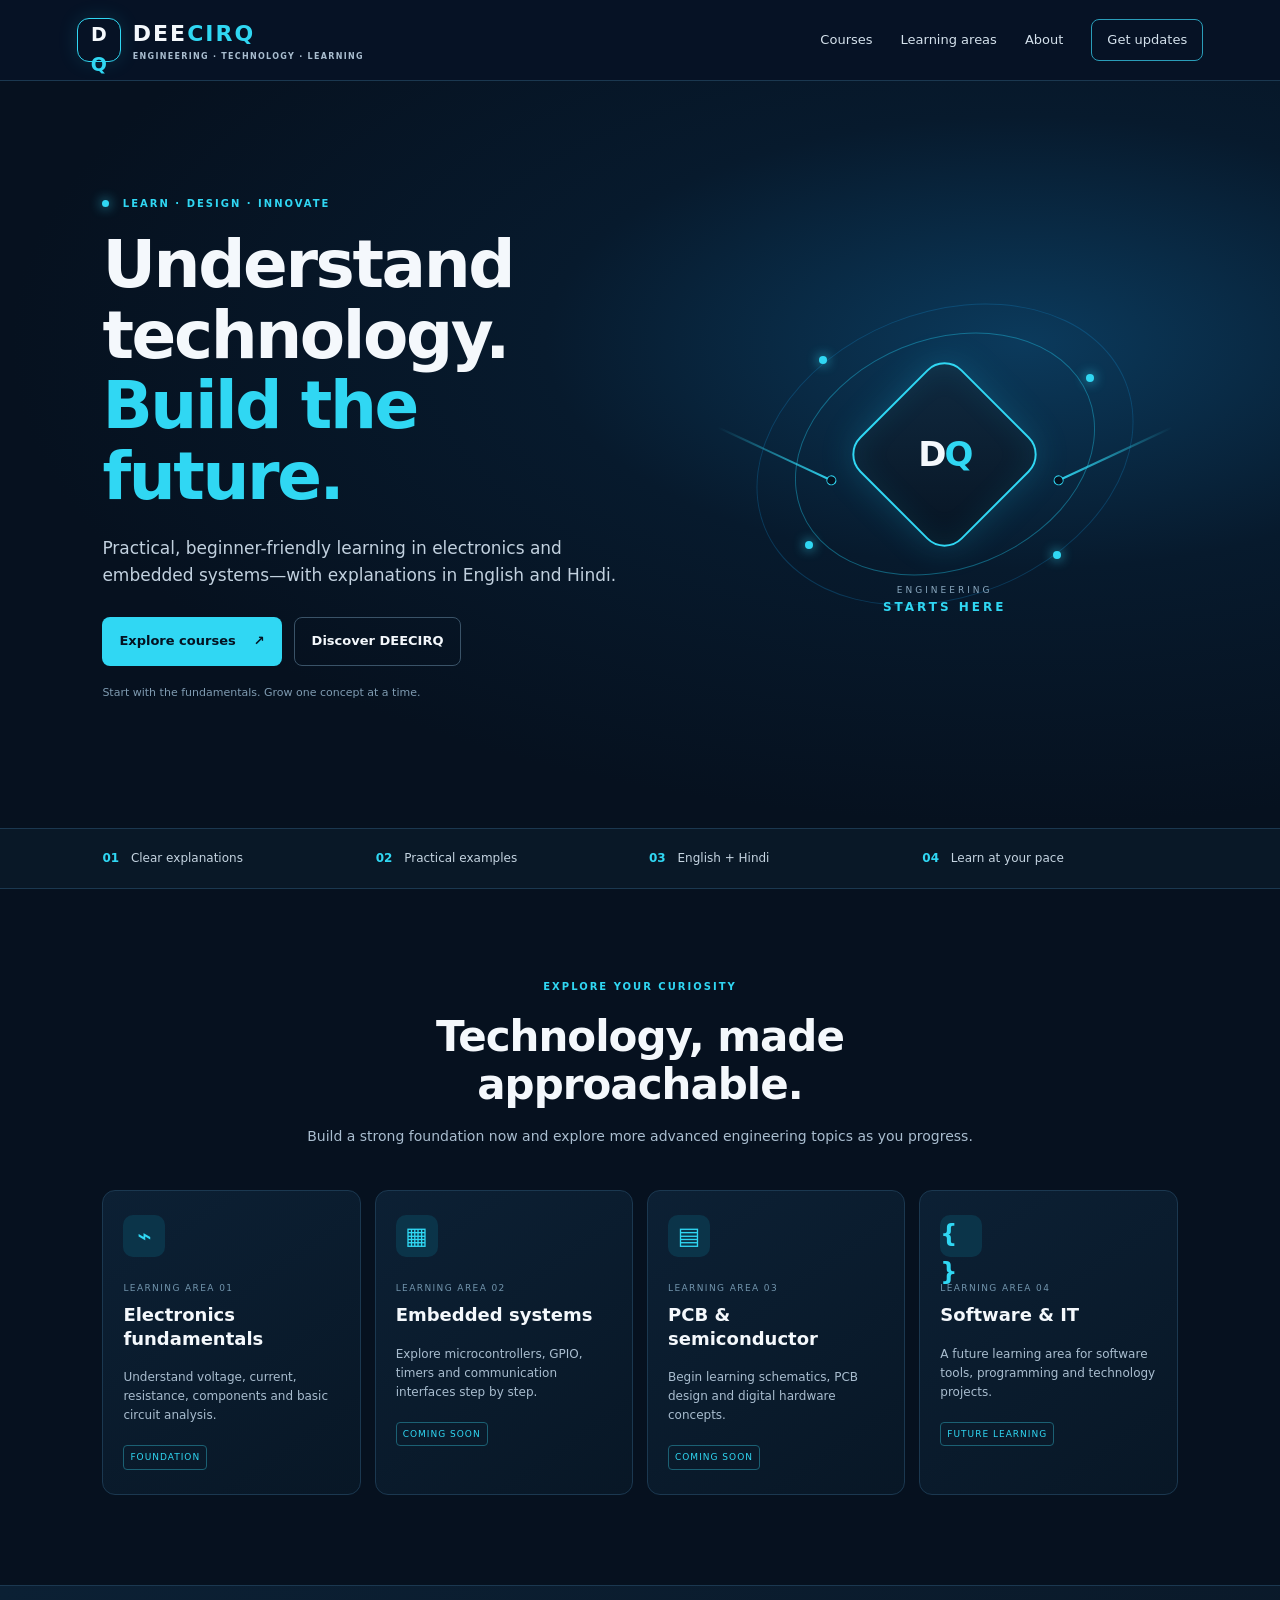
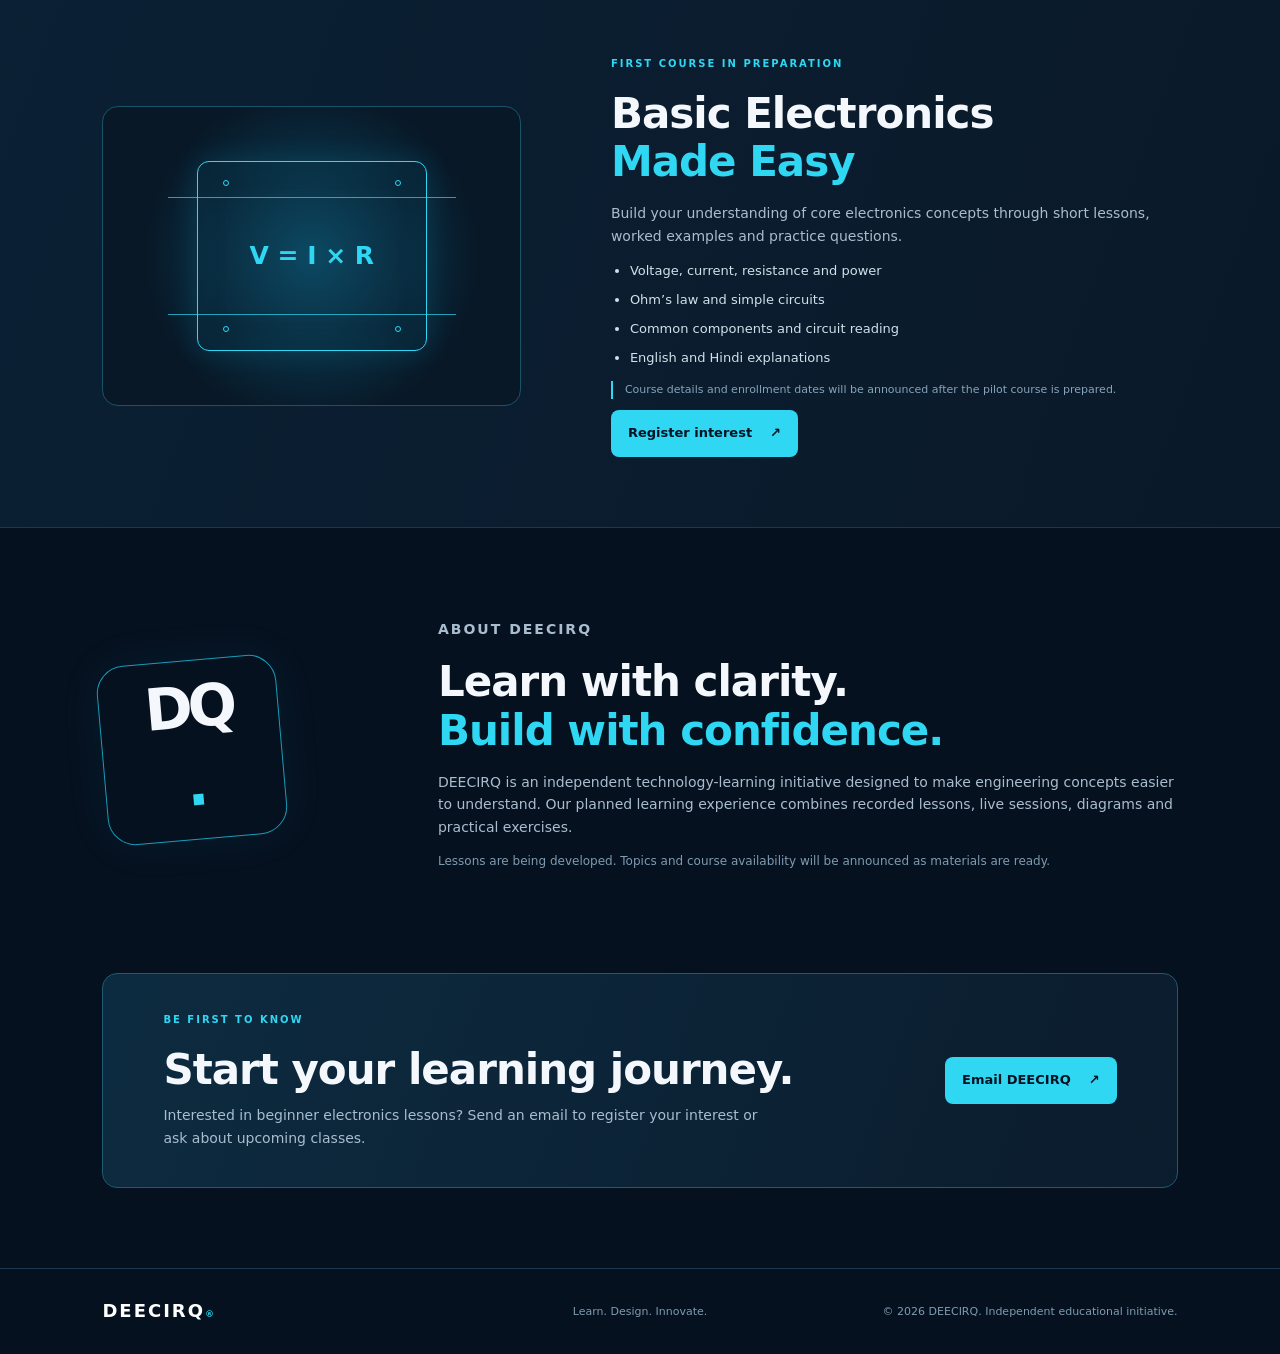
==== index.html @ a35fc5ad "Add files via upload" ====
<!doctype html>
<html lang="en">
<head>
  <meta charset="utf-8">
  <meta name="viewport" content="width=device-width, initial-scale=1">
  <meta name="description" content="DEECIRQ makes electronics and technology easier to learn through beginner-friendly lessons in English and Hindi.">
  <meta name="theme-color" content="#071426">
  <title>DEECIRQ — Learn. Design. Innovate.</title>
  <link rel="stylesheet" href="style.css">
</head>
<body>
  <header class="site-header">
    <a class="brand" href="#home" aria-label="DEECIRQ home">
      <span class="brand-mark" aria-hidden="true">D<span>Q</span></span>
      <span class="brand-name">DEE<span>CIRQ</span><small>ENGINEERING · TECHNOLOGY · LEARNING</small></span>
    </a>
    <button class="menu-toggle" id="menuToggle" aria-label="Toggle navigation" aria-expanded="false">☰</button>
    <nav id="nav">
      <a href="#courses">Courses</a>
      <a href="#areas">Learning areas</a>
      <a href="#about">About</a>
      <a class="nav-cta" href="#register">Get updates</a>
    </nav>
  </header>

  <main>
    <section class="hero" id="home">
      <div class="hero-copy">
        <p class="eyebrow"><span class="pulse"></span> LEARN · DESIGN · INNOVATE</p>
        <h1>Understand technology.<br><span>Build the future.</span></h1>
        <p class="hero-text">Practical, beginner-friendly learning in electronics and embedded systems—with explanations in English and Hindi.</p>
        <div class="hero-actions">
          <a class="button primary" href="#courses">Explore courses <span>↗</span></a>
          <a class="button secondary" href="#about">Discover DEECIRQ</a>
        </div>
        <p class="microcopy">Start with the fundamentals. Grow one concept at a time.</p>
      </div>
      <div class="chip-art" aria-label="Decorative circuit-board illustration">
        <div class="orbit orbit-one"></div><div class="orbit orbit-two"></div>
        <div class="circuit circuit-left"></div><div class="circuit circuit-right"></div>
        <div class="chip"><div class="chip-core">D<span>Q</span></div></div>
        <span class="node n1"></span><span class="node n2"></span><span class="node n3"></span><span class="node n4"></span>
        <p>ENGINEERING<br><strong>STARTS HERE</strong></p>
      </div>
    </section>

    <section class="trust-strip" aria-label="Learning format">
      <div><span>01</span> Clear explanations</div>
      <div><span>02</span> Practical examples</div>
      <div><span>03</span> English + Hindi</div>
      <div><span>04</span> Learn at your pace</div>
    </section>

    <section class="section" id="areas">
      <div class="section-heading">
        <p class="eyebrow">EXPLORE YOUR CURIOSITY</p>
        <h2>Technology, made approachable.</h2>
        <p>Build a strong foundation now and explore more advanced engineering topics as you progress.</p>
      </div>
      <div class="cards">
        <article class="card">
          <div class="card-icon">⌁</div><p class="card-number">LEARNING AREA 01</p>
          <h3>Electronics fundamentals</h3>
          <p>Understand voltage, current, resistance, components and basic circuit analysis.</p>
          <span class="status">FOUNDATION</span>
        </article>
        <article class="card">
          <div class="card-icon">▦</div><p class="card-number">LEARNING AREA 02</p>
          <h3>Embedded systems</h3>
          <p>Explore microcontrollers, GPIO, timers and communication interfaces step by step.</p>
          <span class="status">COMING SOON</span>
        </article>
        <article class="card">
          <div class="card-icon">▤</div><p class="card-number">LEARNING AREA 03</p>
          <h3>PCB & semiconductor</h3>
          <p>Begin learning schematics, PCB design and digital hardware concepts.</p>
          <span class="status">COMING SOON</span>
        </article>
        <article class="card">
          <div class="card-icon">{ }</div><p class="card-number">LEARNING AREA 04</p>
          <h3>Software & IT</h3>
          <p>A future learning area for software tools, programming and technology projects.</p>
          <span class="status">FUTURE LEARNING</span>
        </article>
      </div>
    </section>

    <section class="featured" id="courses">
      <div class="featured-art"><div class="mini-board"><span></span><span></span><span></span><span></span><b>V = I × R</b></div></div>
      <div class="featured-copy">
        <p class="eyebrow">FIRST COURSE IN PREPARATION</p>
        <h2>Basic Electronics<br><span>Made Easy</span></h2>
        <p>Build your understanding of core electronics concepts through short lessons, worked examples and practice questions.</p>
        <ul>
          <li>Voltage, current, resistance and power</li>
          <li>Ohm’s law and simple circuits</li>
          <li>Common components and circuit reading</li>
          <li>English and Hindi explanations</li>
        </ul>
        <p class="notice">Course details and enrollment dates will be announced after the pilot course is prepared.</p>
        <a class="button primary" href="#register">Register interest <span>↗</span></a>
      </div>
    </section>

    <section class="section about" id="about">
      <div class="about-symbol">DQ<span>·</span></div>
      <div>
        <p class="eyebrow">ABOUT DEECIRQ</p>
        <h2>Learn with clarity.<br><span>Build with confidence.</span></h2>
        <p>DEECIRQ is an independent technology-learning initiative designed to make engineering concepts easier to understand. Our planned learning experience combines recorded lessons, live sessions, diagrams and practical exercises.</p>
        <p class="muted">Lessons are being developed. Topics and course availability will be announced as materials are ready.</p>
      </div>
    </section>

    <section class="register-section" id="register">
      <div>
        <p class="eyebrow">BE FIRST TO KNOW</p>
        <h2>Start your learning journey.</h2>
        <p>Interested in beginner electronics lessons? Send an email to register your interest or ask about upcoming classes.</p>
      </div>
      <!-- Replace the email below with your dedicated brand email after you create it. -->
      <a class="button primary" id="emailLink" href="mailto:YOUR-BRAND-EMAIL-HERE?subject=DEECIRQ%20course%20interest">Email DEECIRQ <span>↗</span></a>
    </section>
  </main>

  <footer>
    <a class="footer-brand" href="#home">DEECIRQ<span>®</span></a>
    <p>Learn. Design. Innovate.</p>
    <p class="copyright">© <span id="year"></span> DEECIRQ. Independent educational initiative.</p>
  </footer>
  <script src="script.js"></script>
</body>
</html>
---- style.css ----
:root{--bg:#06111f;--panel:#0c2034;--panel2:#10283d;--cyan:#30d7f3;--blue:#168ed2;--white:#f4f8fc;--muted:#a9bdcf;--line:#1b3850;--ink:#071426}
*{box-sizing:border-box}html{scroll-behavior:smooth;scroll-padding-top:86px}body{margin:0;background:var(--bg);color:var(--white);font-family:Inter,ui-sans-serif,system-ui,-apple-system,BlinkMacSystemFont,"Segoe UI",sans-serif;line-height:1.6}a{color:inherit;text-decoration:none}.site-header{height:auto;min-height:78px;display:flex;align-items:center;justify-content:space-between;padding:16px clamp(20px,6vw,88px);border-bottom:1px solid var(--line);background:#071426f2;position:sticky;top:0;z-index:10;backdrop-filter:blur(12px)}.brand{display:flex;align-items:center;gap:12px}.brand-mark{height:44px;width:44px;border:1px solid var(--cyan);border-radius:12px;display:grid;place-items:center;color:var(--white);font-weight:900;font-size:19px;box-shadow:0 0 20px #30d7f322}.brand-mark span{color:var(--cyan)}.brand-name{font-weight:850;font-size:22px;letter-spacing:2px}.brand-name>span{color:var(--cyan)}.brand-name small{display:block;color:var(--muted);font-size:8px;letter-spacing:1.3px;font-weight:600}.site-header nav{display:flex;align-items:center;gap:28px;font-size:13px;color:#d4e1ec}.site-header nav a:hover{color:var(--cyan)}.nav-cta{border:1px solid #2a9db9;padding:10px 15px;border-radius:8px}.menu-toggle{display:none;background:none;color:white;border:0;font-size:25px}.hero{padding:clamp(60px,9vw,120px) clamp(20px,8vw,120px);display:grid;grid-template-columns:1.1fr .9fr;gap:40px;align-items:center;overflow:hidden;background:radial-gradient(ellipse at 80% 35%,#0b3a5c 0%,#071a2d 33%,var(--bg) 70%)}.eyebrow{font-size:10px;font-weight:800;letter-spacing:2px;color:var(--cyan);margin:0 0 18px}.pulse{display:inline-block;width:7px;height:7px;background:var(--cyan);border-radius:50%;margin-right:8px;box-shadow:0 0 12px var(--cyan)}h1,h2,h3,p{margin-top:0}h1{font-size:clamp(38px,5.2vw,66px);line-height:1.07;letter-spacing:-2.4px;margin-bottom:22px}h1 span,h2 span{color:var(--cyan)}.hero-text{font-size:17px;color:#c2d1df;max-width:550px}.hero-actions{display:flex;gap:12px;flex-wrap:wrap;margin:28px 0 18px}.button{display:inline-flex;gap:18px;align-items:center;justify-content:center;border-radius:8px;padding:13px 17px;font-size:13px;font-weight:750;transition:transform .2s,background .2s}.button:hover{transform:translateY(-2px)}.primary{background:var(--cyan);color:#041322}.primary:hover{background:#7beaff}.secondary{border:1px solid #3a5368;color:var(--white)}.microcopy{color:#7f9bb1;font-size:11px}.chip-art{min-height:350px;position:relative;display:grid;place-items:center;isolation:isolate}.orbit{position:absolute;border:1px solid #21c9ec66;border-radius:50%;transform:rotate(-22deg)}.orbit-one{width:310px;height:230px}.orbit-two{width:390px;height:285px;border-color:#168ed244}.chip{width:145px;height:145px;border:2px solid var(--cyan);border-radius:25px;display:grid;place-items:center;transform:rotate(45deg);box-shadow:0 0 35px #20c9f033,inset 0 0 30px #20c9f018;background:linear-gradient(135deg,#102b42,#071321)}.chip-core{transform:rotate(-45deg);font-size:34px;font-weight:900;letter-spacing:-2px}.chip-core span{color:var(--cyan)}.circuit{position:absolute;width:130px;height:2px;background:linear-gradient(90deg,transparent,var(--cyan));top:50%}.circuit:after{content:"";position:absolute;right:0;top:-4px;width:8px;height:8px;border:1px solid var(--cyan);border-radius:50%;background:var(--bg)}.circuit-left{left:0;transform:rotate(25deg)}.circuit-right{right:0;transform:rotate(-25deg);background:linear-gradient(90deg,var(--cyan),transparent)}.circuit-right:after{right:auto;left:0}.node{position:absolute;width:8px;height:8px;border-radius:50%;background:var(--cyan);box-shadow:0 0 12px var(--cyan)}.n1{top:22%;left:23%}.n2{top:27%;right:18%}.n3{bottom:23%;left:20%}.n4{bottom:20%;right:25%}.chip-art>p{position:absolute;bottom:1%;font-size:9px;letter-spacing:3px;text-align:center;color:#8aa8bf}.chip-art>p strong{color:var(--cyan);font-size:12px}.trust-strip{display:grid;grid-template-columns:repeat(4,1fr);padding:20px clamp(20px,8vw,120px);border-top:1px solid var(--line);border-bottom:1px solid var(--line);background:#091827;gap:18px}.trust-strip div{font-size:12px;color:#c5d4e1}.trust-strip span{color:var(--cyan);font-weight:800;margin-right:8px}.section{padding:90px clamp(20px,8vw,120px)}.section-heading{text-align:center;max-width:700px;margin:0 auto 42px}.section-heading h2,.featured h2,.about h2,.register-section h2{font-size:clamp(28px,3.4vw,42px);line-height:1.15;letter-spacing:-1px;margin-bottom:16px}.section-heading>p:last-child,.featured-copy>p:not(.eyebrow),.about p,.register-section p:not(.eyebrow){color:var(--muted);font-size:14px}.cards{display:grid;grid-template-columns:repeat(4,1fr);gap:14px}.card{padding:24px 20px;border:1px solid var(--line);border-radius:13px;background:linear-gradient(145deg,#0c2034,#081726);min-height:250px}.card-icon{height:42px;width:42px;display:grid;place-items:center;background:#0b3449;color:var(--cyan);border-radius:10px;font-size:24px;font-weight:700;margin-bottom:24px}.card-number{font-size:9px;letter-spacing:1.4px;color:#7295ad;margin-bottom:8px}.card h3{font-size:18px;line-height:1.3}.card>p:not(.card-number){font-size:12px;color:var(--muted)}.status{display:inline-block;margin-top:8px;font-size:9px;letter-spacing:1px;color:var(--cyan);border:1px solid #1b6073;border-radius:4px;padding:4px 6px}.featured{display:grid;grid-template-columns:.85fr 1.15fr;gap:clamp(30px,7vw,100px);align-items:center;padding:70px clamp(20px,8vw,120px);background:linear-gradient(110deg,#0b2034,#0a1929);border-top:1px solid var(--line);border-bottom:1px solid var(--line)}.featured-art{min-height:300px;display:grid;place-items:center;background:radial-gradient(circle,#0c4963,#081827 65%);border-radius:16px;border:1px solid #1a5368}.mini-board{height:190px;width:230px;border:1px solid var(--cyan);border-radius:12px;display:grid;place-items:center;position:relative;box-shadow:0 0 30px #20c9f022,inset 0 0 35px #20c9f012;color:var(--cyan);font-size:27px;font-weight:800}.mini-board:before,.mini-board:after{content:"";position:absolute;left:-30px;right:-30px;height:1px;background:var(--cyan);opacity:.7}.mini-board:before{top:35px}.mini-board:after{bottom:35px}.mini-board span{position:absolute;width:6px;height:6px;border:1px solid var(--cyan);border-radius:50%}.mini-board span:nth-child(1){top:18px;left:25px}.mini-board span:nth-child(2){top:18px;right:25px}.mini-board span:nth-child(3){bottom:18px;left:25px}.mini-board span:nth-child(4){bottom:18px;right:25px}.mini-board b{font-size:25px}.featured-copy ul{padding-left:19px;color:#d2e0ea;font-size:13px}.featured-copy li{margin:8px 0}.notice{font-size:11px!important;color:#86a4b9!important;border-left:2px solid var(--cyan);padding-left:12px}.about{display:grid;grid-template-columns:.55fr 1.45fr;gap:55px;align-items:center}.about-symbol{width:180px;height:180px;border:1px solid #1a9bb8;border-radius:28px;display:grid;place-items:center;font-size:58px;font-weight:900;letter-spacing:-5px;color:var(--white);transform:rotate(-5deg);box-shadow:0 0 45px #1bbddd12}.about-symbol span{color:var(--cyan)}.muted{font-size:12px!important;color:#7f9bb1!important}.register-section{margin:0 clamp(20px,8vw,120px) 80px;padding:38px clamp(22px,5vw,60px);border:1px solid #1d5b72;border-radius:15px;background:linear-gradient(110deg,#0d2b40,#0b1c2d);display:flex;align-items:center;justify-content:space-between;gap:25px}.register-section h2{margin-bottom:10px}.register-section p:not(.eyebrow){max-width:620px;margin-bottom:0}footer{border-top:1px solid var(--line);padding:28px clamp(20px,8vw,120px);display:grid;grid-template-columns:1fr 1fr 1fr;align-items:center;color:#7f9bb1;font-size:11px}.footer-brand{font-weight:900;letter-spacing:2px;color:white;font-size:18px}.footer-brand span{color:var(--cyan);font-size:9px}footer p{margin:0}footer p:nth-child(2){text-align:center}footer p:last-child{text-align:right}
@media(max-width:900px){.hero{grid-template-columns:1fr;padding-top:65px}.chip-art{min-height:290px}.cards{grid-template-columns:repeat(2,1fr)}.featured{grid-template-columns:1fr}.featured-art{min-height:250px}.about{grid-template-columns:1fr}.about-symbol{width:110px;height:110px;font-size:38px}.trust-strip{grid-template-columns:repeat(2,1fr)}}
@media(max-width:600px){.site-header{padding:12px 18px}.menu-toggle{display:block}.site-header nav{display:none;position:absolute;left:0;right:0;top:74px;background:#071426;border-bottom:1px solid var(--line);padding:18px;flex-direction:column;align-items:stretch;gap:18px}.site-header nav.open{display:flex}.brand-name{font-size:19px}.brand-name small{font-size:7px}.hero{padding:55px 22px 45px}.hero-text{font-size:15px}h1{letter-spacing:-1.5px}.chip-art{min-height:250px}.orbit-one{width:240px;height:180px}.orbit-two{width:290px;height:220px}.chip{width:110px;height:110px}.chip-core{font-size:27px}.circuit{width:70px}.section{padding:65px 20px}.cards{grid-template-columns:1fr}.card{min-height:auto}.featured{padding:55px 20px}.about{padding:60px 22px}.register-section{margin:0 20px 55px;align-items:flex-start;flex-direction:column;padding:28px 22px}footer{grid-template-columns:1fr;gap:10px;text-align:center}footer p:nth-child(2),footer p:last-child{text-align:center}.trust-strip{padding:18px 20px;gap:14px}.trust-strip div{font-size:10px}}
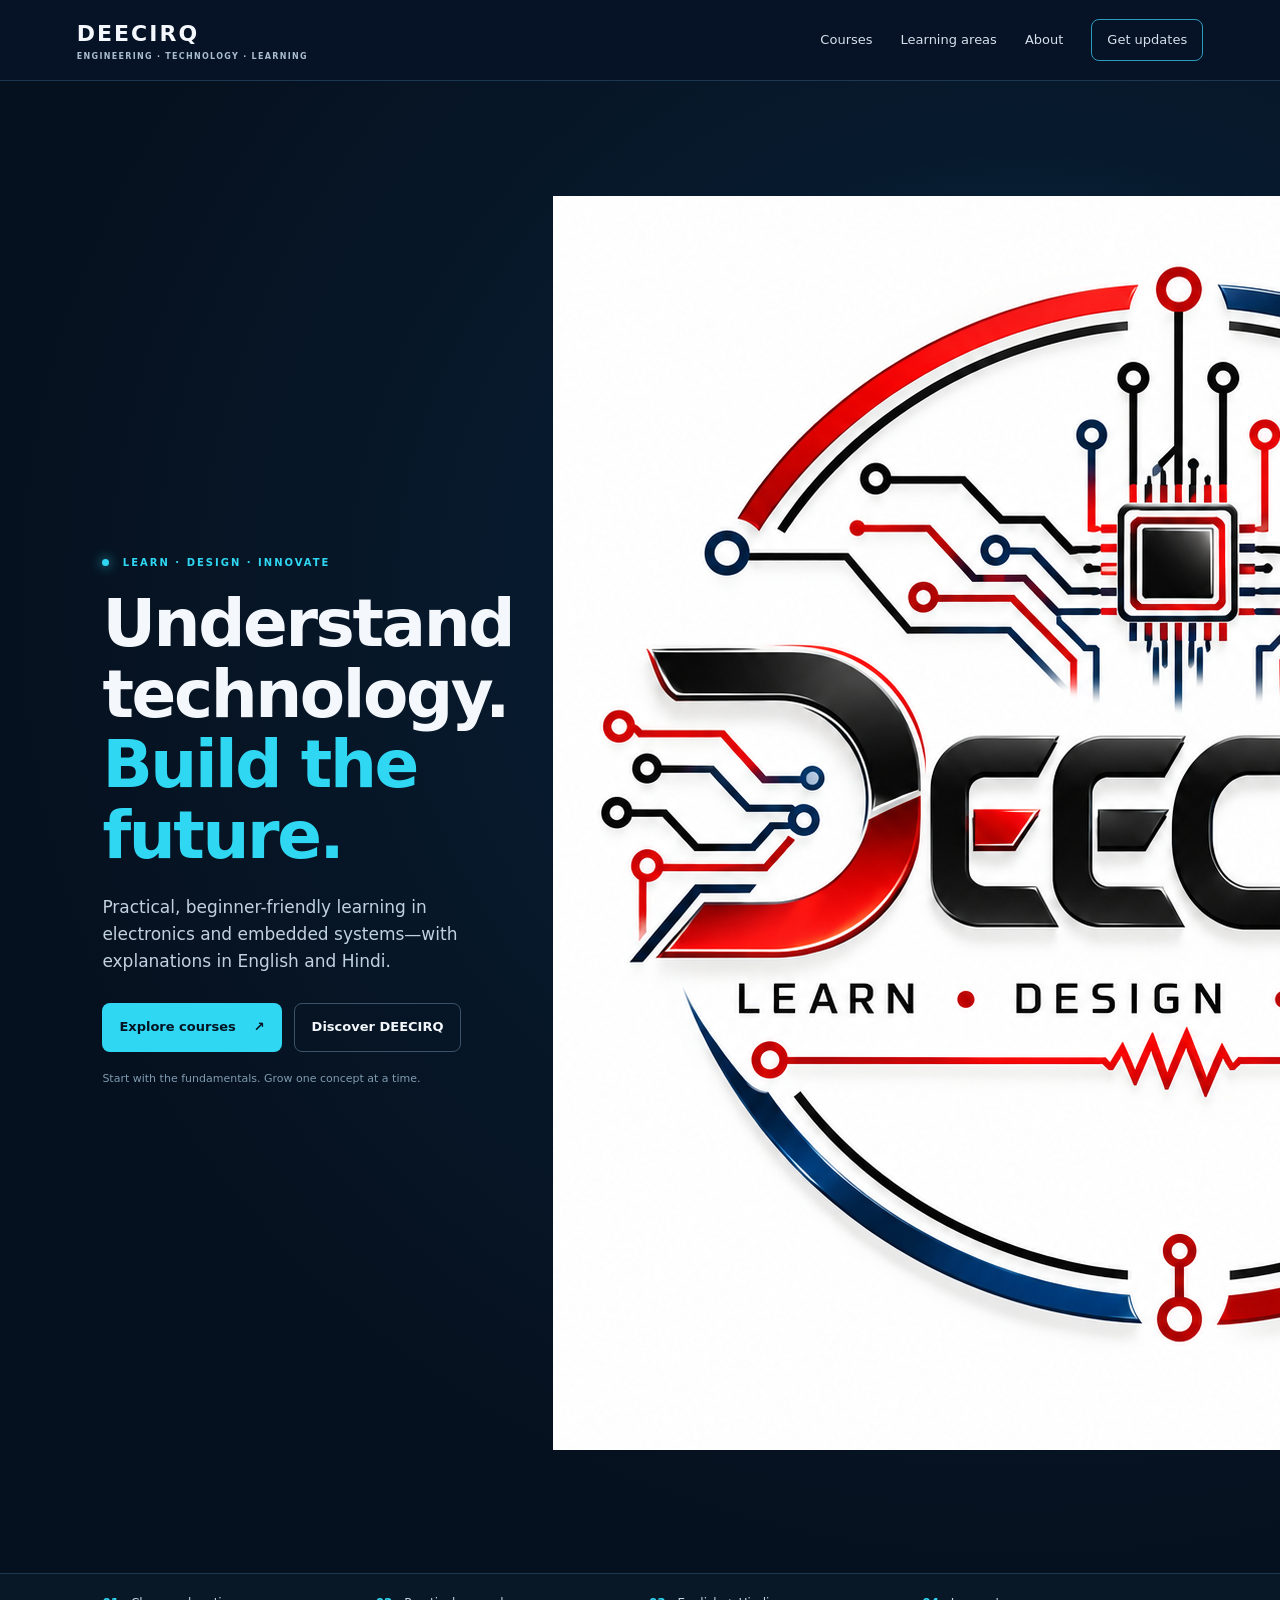
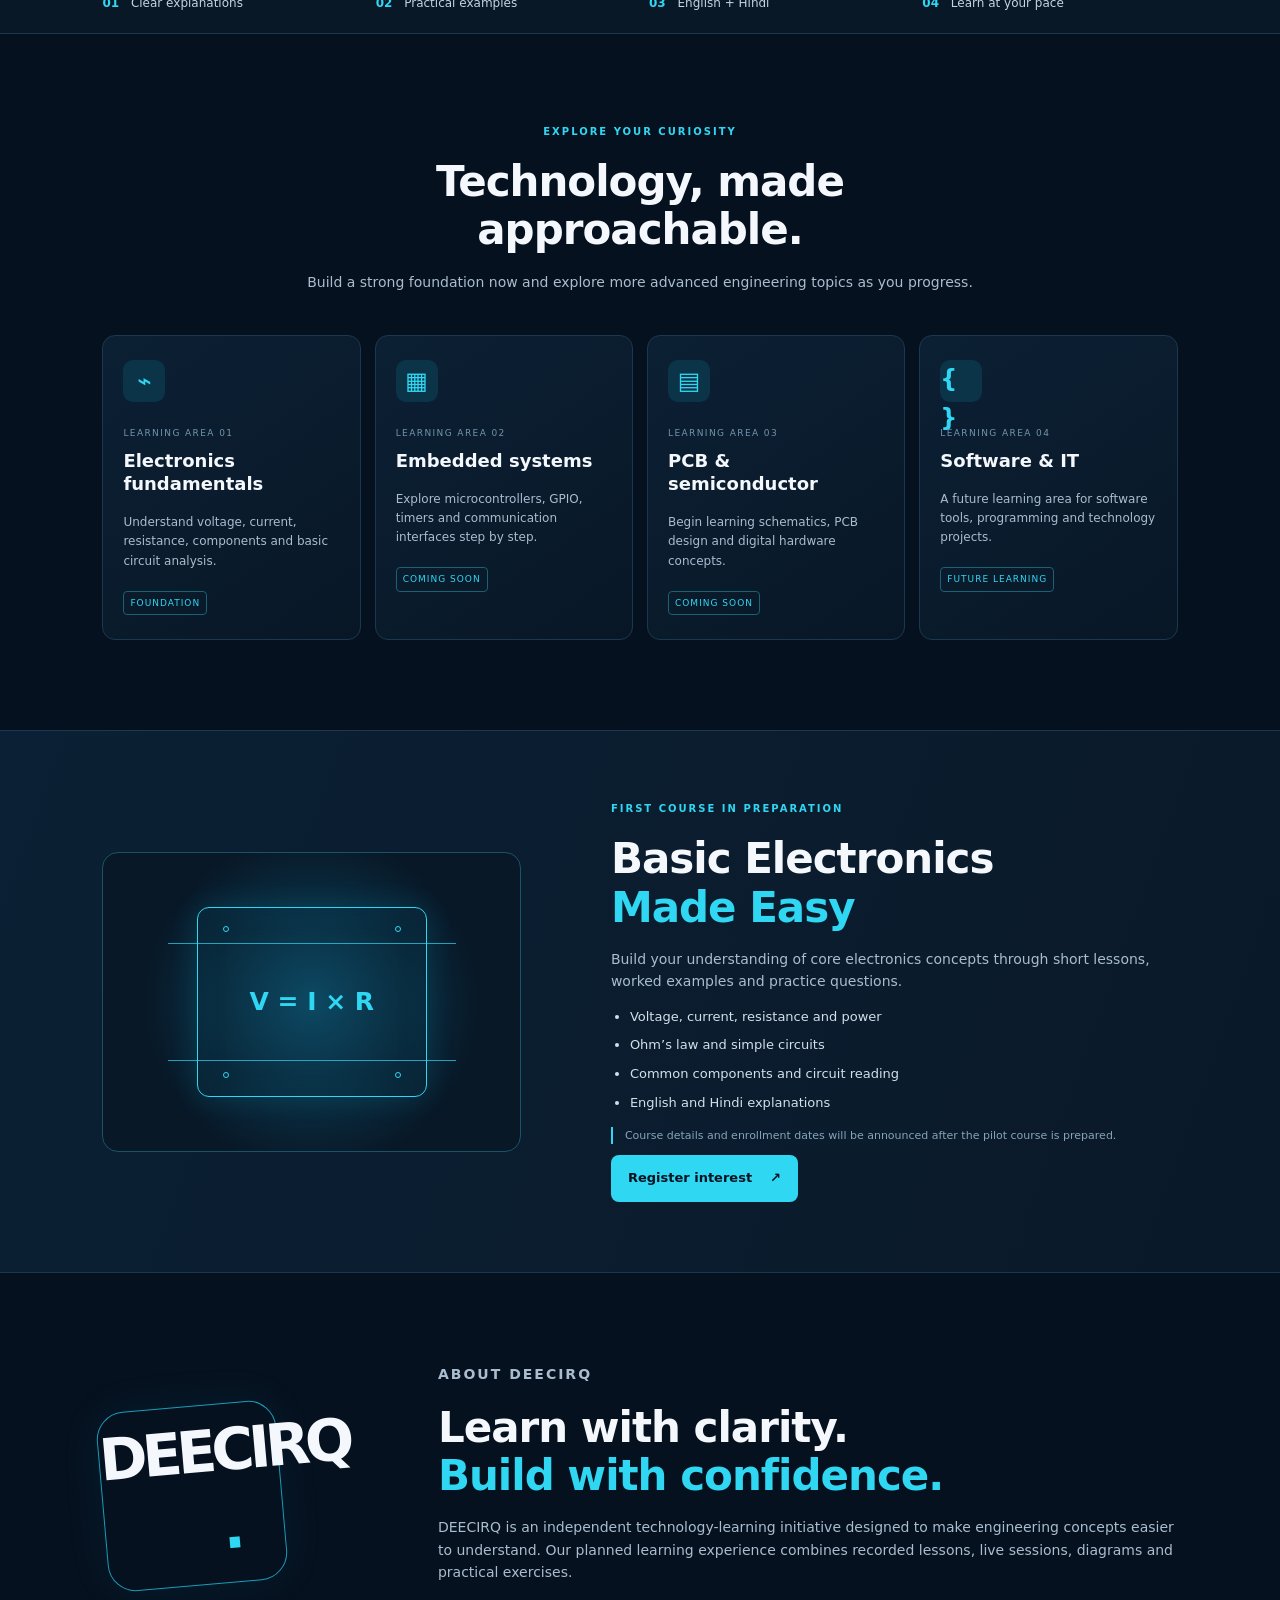
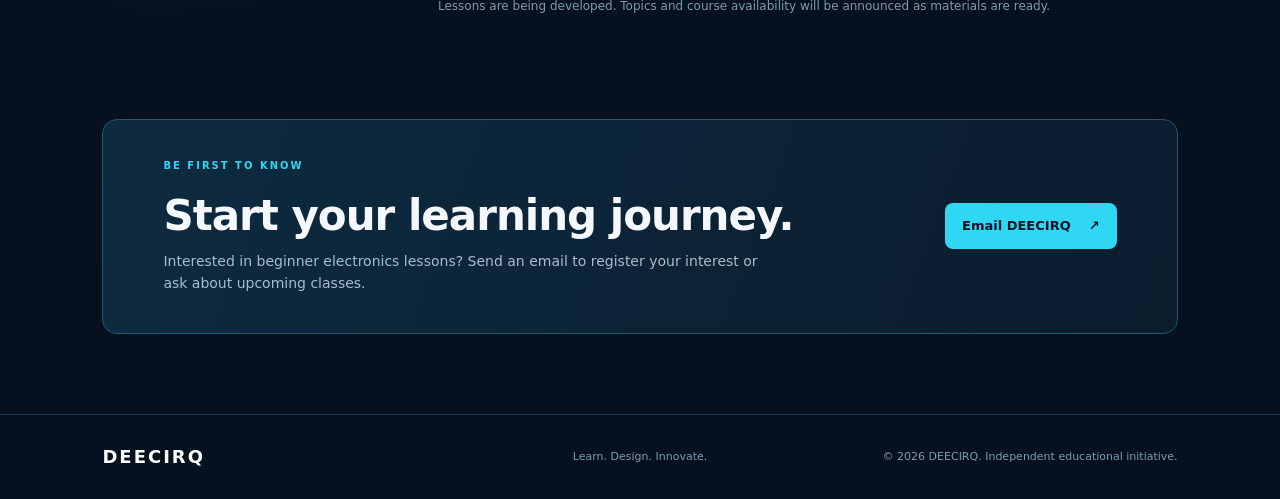
==== commit 2b94088e: "Update index.html" ====
--- a/index.html
+++ b/index.html
@@ -1,133 +1,301 @@
+
 <!doctype html>
 <html lang="en">
 <head>
   <meta charset="utf-8">
   <meta name="viewport" content="width=device-width, initial-scale=1">
-  <meta name="description" content="DEECIRQ makes electronics and technology easier to learn through beginner-friendly lessons in English and Hindi.">
+
+  <meta name="description" content="Learn basic electronics, embedded systems, PCB design and semiconductor concepts with DEECIRQ. Beginner-friendly engineering lessons in English and Hindi.">
+
+  <meta name="robots" content="index, follow">
   <meta name="theme-color" content="#071426">
-  <title>DEECIRQ — Learn. Design. Innovate.</title>
+
+  <link rel="canonical" href="https://deecirqlearn.github.io/">
+  <link rel="icon" type="image/png" href="deecirq-logo.png">
+
+  <meta property="og:title" content="DEECIRQ | Learn. Design. Innovate.">
+  <meta property="og:description" content="Explore beginner-friendly electronics and engineering lessons in English and Hindi.">
+  <meta property="og:url" content="https://deecirqlearn.github.io/">
+  <meta property="og:type" content="website">
+  <meta property="og:image" content="https://deecirqlearn.github.io/deecirq-logo.png">
+
+  <title>DEECIRQ | Electronics, Embedded Systems & Engineering Learning</title>
+
   <link rel="stylesheet" href="style.css">
 </head>
+
 <body>
+
+  <!-- HEADER -->
   <header class="site-header">
+
     <a class="brand" href="#home" aria-label="DEECIRQ home">
-      <span class="brand-mark" aria-hidden="true">D<span>Q</span></span>
-      <span class="brand-name">DEE<span>CIRQ</span><small>ENGINEERING · TECHNOLOGY · LEARNING</small></span>
+      <span class="brand-name">
+        DEECIRQ
+        <small>ENGINEERING · TECHNOLOGY · LEARNING</small>
+      </span>
     </a>
-    <button class="menu-toggle" id="menuToggle" aria-label="Toggle navigation" aria-expanded="false">☰</button>
+
+    <button class="menu-toggle" id="menuToggle"
+      aria-label="Toggle navigation" aria-expanded="false">
+      ☰
+    </button>
+
     <nav id="nav">
       <a href="#courses">Courses</a>
       <a href="#areas">Learning areas</a>
       <a href="#about">About</a>
       <a class="nav-cta" href="#register">Get updates</a>
     </nav>
+
   </header>
 
   <main>
+
+    <!-- HERO SECTION -->
     <section class="hero" id="home">
+
       <div class="hero-copy">
-        <p class="eyebrow"><span class="pulse"></span> LEARN · DESIGN · INNOVATE</p>
-        <h1>Understand technology.<br><span>Build the future.</span></h1>
-        <p class="hero-text">Practical, beginner-friendly learning in electronics and embedded systems—with explanations in English and Hindi.</p>
+
+        <p class="eyebrow">
+          <span class="pulse"></span>
+          LEARN · DESIGN · INNOVATE
+        </p>
+
+        <h1>
+          Understand technology.<br>
+          <span>Build the future.</span>
+        </h1>
+
+        <p class="hero-text">
+          Practical, beginner-friendly learning in electronics
+          and embedded systems—with explanations in English and Hindi.
+        </p>
+
         <div class="hero-actions">
-          <a class="button primary" href="#courses">Explore courses <span>↗</span></a>
-          <a class="button secondary" href="#about">Discover DEECIRQ</a>
+          <a class="button primary" href="#courses">
+            Explore courses <span>↗</span>
+          </a>
+
+          <a class="button secondary" href="#about">
+            Discover DEECIRQ
+          </a>
         </div>
-        <p class="microcopy">Start with the fundamentals. Grow one concept at a time.</p>
-      </div>
-      <div class="chip-art" aria-label="Decorative circuit-board illustration">
-        <div class="orbit orbit-one"></div><div class="orbit orbit-two"></div>
-        <div class="circuit circuit-left"></div><div class="circuit circuit-right"></div>
-        <div class="chip"><div class="chip-core">D<span>Q</span></div></div>
-        <span class="node n1"></span><span class="node n2"></span><span class="node n3"></span><span class="node n4"></span>
-        <p>ENGINEERING<br><strong>STARTS HERE</strong></p>
-      </div>
-    </section>
-
+
+        <p class="microcopy">
+          Start with the fundamentals. Grow one concept at a time.
+        </p>
+
+      </div>
+
+      <!-- OFFICIAL DEECIRQ LOGO -->
+      <div class="hero-logo">
+        <img
+          src="deecirq-logo.png"
+          alt="DEECIRQ official logo — Learn, Design, Innovate"
+        >
+      </div>
+
+    </section>
+
+    <!-- LEARNING FORMAT -->
     <section class="trust-strip" aria-label="Learning format">
+
       <div><span>01</span> Clear explanations</div>
       <div><span>02</span> Practical examples</div>
       <div><span>03</span> English + Hindi</div>
       <div><span>04</span> Learn at your pace</div>
-    </section>
-
+
+    </section>
+
+    <!-- LEARNING AREAS -->
     <section class="section" id="areas">
+
       <div class="section-heading">
+
         <p class="eyebrow">EXPLORE YOUR CURIOSITY</p>
+
         <h2>Technology, made approachable.</h2>
-        <p>Build a strong foundation now and explore more advanced engineering topics as you progress.</p>
-      </div>
+
+        <p>
+          Build a strong foundation now and explore more advanced
+          engineering topics as you progress.
+        </p>
+
+      </div>
+
       <div class="cards">
+
         <article class="card">
-          <div class="card-icon">⌁</div><p class="card-number">LEARNING AREA 01</p>
+          <div class="card-icon">⌁</div>
+          <p class="card-number">LEARNING AREA 01</p>
           <h3>Electronics fundamentals</h3>
-          <p>Understand voltage, current, resistance, components and basic circuit analysis.</p>
+          <p>
+            Understand voltage, current, resistance, components
+            and basic circuit analysis.
+          </p>
           <span class="status">FOUNDATION</span>
         </article>
+
         <article class="card">
-          <div class="card-icon">▦</div><p class="card-number">LEARNING AREA 02</p>
+          <div class="card-icon">▦</div>
+          <p class="card-number">LEARNING AREA 02</p>
           <h3>Embedded systems</h3>
-          <p>Explore microcontrollers, GPIO, timers and communication interfaces step by step.</p>
+          <p>
+            Explore microcontrollers, GPIO, timers and communication
+            interfaces step by step.
+          </p>
           <span class="status">COMING SOON</span>
         </article>
+
         <article class="card">
-          <div class="card-icon">▤</div><p class="card-number">LEARNING AREA 03</p>
+          <div class="card-icon">▤</div>
+          <p class="card-number">LEARNING AREA 03</p>
           <h3>PCB & semiconductor</h3>
-          <p>Begin learning schematics, PCB design and digital hardware concepts.</p>
+          <p>
+            Begin learning schematics, PCB design and digital
+            hardware concepts.
+          </p>
           <span class="status">COMING SOON</span>
         </article>
+
         <article class="card">
-          <div class="card-icon">{ }</div><p class="card-number">LEARNING AREA 04</p>
+          <div class="card-icon">{ }</div>
+          <p class="card-number">LEARNING AREA 04</p>
           <h3>Software & IT</h3>
-          <p>A future learning area for software tools, programming and technology projects.</p>
+          <p>
+            A future learning area for software tools, programming
+            and technology projects.
+          </p>
           <span class="status">FUTURE LEARNING</span>
         </article>
-      </div>
-    </section>
-
+
+      </div>
+
+    </section>
+
+    <!-- FEATURED COURSE -->
     <section class="featured" id="courses">
-      <div class="featured-art"><div class="mini-board"><span></span><span></span><span></span><span></span><b>V = I × R</b></div></div>
+
+      <div class="featured-art">
+        <div class="mini-board">
+          <span></span>
+          <span></span>
+          <span></span>
+          <span></span>
+          <b>V = I × R</b>
+        </div>
+      </div>
+
       <div class="featured-copy">
+
         <p class="eyebrow">FIRST COURSE IN PREPARATION</p>
-        <h2>Basic Electronics<br><span>Made Easy</span></h2>
-        <p>Build your understanding of core electronics concepts through short lessons, worked examples and practice questions.</p>
+
+        <h2>
+          Basic Electronics<br>
+          <span>Made Easy</span>
+        </h2>
+
+        <p>
+          Build your understanding of core electronics concepts
+          through short lessons, worked examples and practice questions.
+        </p>
+
         <ul>
           <li>Voltage, current, resistance and power</li>
           <li>Ohm’s law and simple circuits</li>
           <li>Common components and circuit reading</li>
           <li>English and Hindi explanations</li>
         </ul>
-        <p class="notice">Course details and enrollment dates will be announced after the pilot course is prepared.</p>
-        <a class="button primary" href="#register">Register interest <span>↗</span></a>
-      </div>
-    </section>
-
+
+        <p class="notice">
+          Course details and enrollment dates will be announced
+          after the pilot course is prepared.
+        </p>
+
+        <a class="button primary" href="#register">
+          Register interest <span>↗</span>
+        </a>
+
+      </div>
+
+    </section>
+
+    <!-- ABOUT SECTION -->
     <section class="section about" id="about">
-      <div class="about-symbol">DQ<span>·</span></div>
+
+      <div class="about-symbol">DEECIRQ<span>·</span></div>
+
       <div>
+
         <p class="eyebrow">ABOUT DEECIRQ</p>
-        <h2>Learn with clarity.<br><span>Build with confidence.</span></h2>
-        <p>DEECIRQ is an independent technology-learning initiative designed to make engineering concepts easier to understand. Our planned learning experience combines recorded lessons, live sessions, diagrams and practical exercises.</p>
-        <p class="muted">Lessons are being developed. Topics and course availability will be announced as materials are ready.</p>
-      </div>
-    </section>
-
+
+        <h2>
+          Learn with clarity.<br>
+          <span>Build with confidence.</span>
+        </h2>
+
+        <p>
+          DEECIRQ is an independent technology-learning initiative
+          designed to make engineering concepts easier to understand.
+          Our planned learning experience combines recorded lessons,
+          live sessions, diagrams and practical exercises.
+        </p>
+
+        <p class="muted">
+          Lessons are being developed. Topics and course availability
+          will be announced as materials are ready.
+        </p>
+
+      </div>
+
+    </section>
+
+    <!-- CONTACT / REGISTRATION -->
     <section class="register-section" id="register">
+
       <div>
+
         <p class="eyebrow">BE FIRST TO KNOW</p>
+
         <h2>Start your learning journey.</h2>
-        <p>Interested in beginner electronics lessons? Send an email to register your interest or ask about upcoming classes.</p>
-      </div>
-      <!-- Replace the email below with your dedicated brand email after you create it. -->
-      <a class="button primary" id="emailLink" href="mailto:YOUR-BRAND-EMAIL-HERE?subject=DEECIRQ%20course%20interest">Email DEECIRQ <span>↗</span></a>
-    </section>
+
+        <p>
+          Interested in beginner electronics lessons?
+          Send an email to register your interest or ask about upcoming classes.
+        </p>
+
+      </div>
+
+      <a
+        class="button primary"
+        id="emailLink"
+        href="mailto:deecirq.learn@gmail.com?subject=DEECIRQ%20course%20interest"
+      >
+        Email DEECIRQ <span>↗</span>
+      </a>
+
+    </section>
+
   </main>
 
+  <!-- FOOTER -->
   <footer>
-    <a class="footer-brand" href="#home">DEECIRQ<span>®</span></a>
+
+    <a class="footer-brand" href="#home">
+      DEECIRQ
+    </a>
+
     <p>Learn. Design. Innovate.</p>
-    <p class="copyright">© <span id="year"></span> DEECIRQ. Independent educational initiative.</p>
+
+    <p class="copyright">
+      © <span id="year"></span> DEECIRQ.
+      Independent educational initiative.
+    </p>
+
   </footer>
+
   <script src="script.js"></script>
+
 </body>
 </html>
